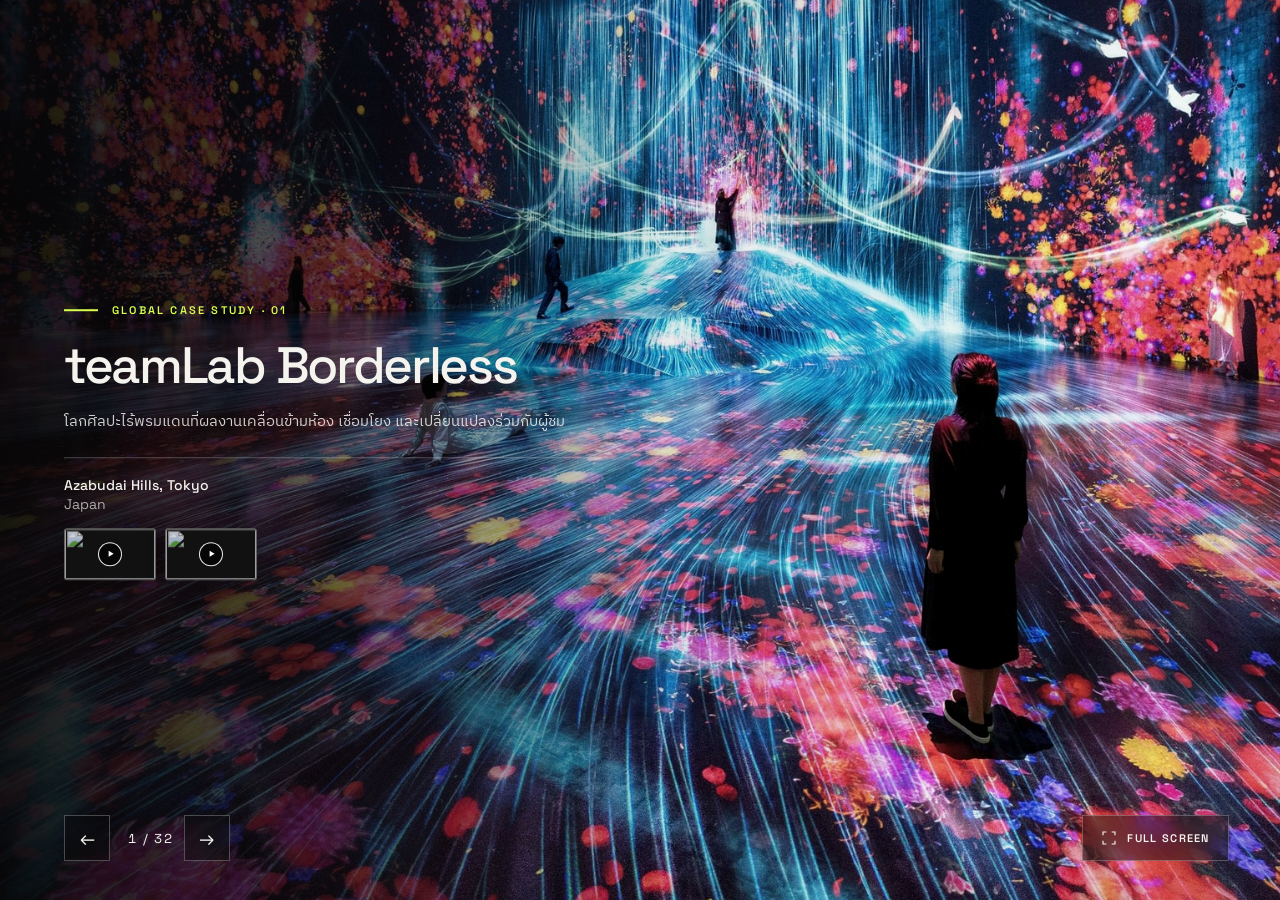
==== index.html @ 3bc3737a "Initial immersive museum presentation" ====
<!doctype html>
<html lang="th">
<head>
  <meta charset="utf-8">
  <meta name="viewport" content="width=device-width, initial-scale=1">
  <meta name="referrer" content="strict-origin-when-cross-origin">
  <title>Immersive Exhibition / Museum — Global Survey</title>
  <link rel="preconnect" href="https://fonts.googleapis.com">
  <link rel="preconnect" href="https://fonts.gstatic.com" crossorigin>
  <link href="https://fonts.googleapis.com/css2?family=IBM+Plex+Sans+Thai:wght@400;500;600&family=Space+Grotesk:wght@400;500;600&display=swap" rel="stylesheet">
  <link rel="stylesheet" href="styles.css?v=20260804-video-library-02">
</head>
<body>
  <main id="deck" aria-live="polite">
    <section class="slide" id="slide"></section>
    <div class="chrome">
      <button id="prev" class="nav-button" type="button" aria-label="สไลด์ก่อนหน้า">←</button>
      <div id="counter" class="counter">1 / 32</div>
      <button id="next" class="nav-button" type="button" aria-label="สไลด์ถัดไป">→</button>
      <button id="fullscreen" class="fullscreen" type="button" aria-label="เต็มหน้าจอ">
        <svg viewBox="0 0 24 24" aria-hidden="true"><path d="M8 3H3v5M16 3h5v5M8 21H3v-5M16 21h5v-5"/></svg>
        <span>FULL SCREEN</span>
      </button>
    </div>
  </main>
  <div id="video-modal" class="video-modal" aria-hidden="true">
    <div class="video-shell" role="dialog" aria-modal="true" aria-label="YouTube video">
      <button id="video-close" class="video-close" type="button" aria-label="ปิดวิดีโอ">×</button>
      <div class="video-frame">
        <iframe id="video-player" src="" title="YouTube video" referrerpolicy="strict-origin-when-cross-origin" allow="autoplay; encrypted-media; picture-in-picture" allowfullscreen></iframe>
      </div>
    </div>
  </div>
  <script src="app.js?v=20260805-video-library-04"></script>
</body>
</html>
---- styles.css ----
:root{color-scheme:dark;--ink:#f5f3ee;--muted:rgba(245,243,238,.68);--line:rgba(255,255,255,.25);--accent:#d7ff4f}
*{box-sizing:border-box}
html,body{width:100%;height:100%;margin:0;overflow:hidden;background:#0b0b0b}
body{font-family:"Space Grotesk","IBM Plex Sans Thai",sans-serif;color:var(--ink)}
button{font:inherit;color:inherit}
#deck{position:relative;width:100vw;height:100vh;min-height:540px;background:#111;overflow:hidden}
.slide{position:absolute;inset:0;isolation:isolate;background:#111}
.slide::after{content:"";position:absolute;z-index:2;inset:0;background:linear-gradient(90deg,rgba(5,5,5,.92) 0%,rgba(5,5,5,.7) 22%,rgba(5,5,5,.08) 52%,rgba(5,5,5,.02) 100%);pointer-events:none}
.media{position:absolute;inset:0;display:grid;gap:4px;background:#151515}
.media.count-2{grid-template-columns:1.55fr 1fr}
.media.count-3{grid-template-columns:1.45fr 1fr;grid-template-rows:1fr 1fr}
.media.count-3 figure:first-child{grid-row:1 / 3}
figure{position:relative;margin:0;overflow:hidden;background:linear-gradient(135deg,#242424,#111)}
figure::after{content:"";position:absolute;inset:0;box-shadow:inset 0 0 90px rgba(0,0,0,.15);pointer-events:none}
figure img{width:100%;height:100%;object-fit:cover;display:block;filter:saturate(.94) contrast(1.03);transform:scale(1.002)}
.identity{position:absolute;z-index:3;left:clamp(42px,5vw,96px);top:50%;width:min(620px,42vw);transform:translateY(-53%)}
.eyebrow{display:flex;align-items:center;gap:14px;margin:0 0 24px;color:var(--accent);font-size:clamp(11px,.7vw,14px);font-weight:600;letter-spacing:.2em;text-transform:uppercase}
.eyebrow::before{content:"";width:34px;height:2px;background:var(--accent)}
.eyebrow span{white-space:nowrap}
.video-list{display:flex;flex-wrap:wrap;gap:9px;margin-top:14px}
.video-list.count-6,.video-list.count-7,.video-list.count-8{max-width:410px}
.video-thumbnail{position:relative;width:92px;height:52px;flex:0 0 auto;padding:0;overflow:hidden;border:1px solid rgba(255,255,255,.34);border-radius:3px;background:#111;cursor:pointer;box-shadow:0 6px 18px rgba(0,0,0,.26);transition:transform .18s ease,border-color .18s ease,box-shadow .18s ease}
.video-thumbnail img{display:block;width:100%;height:100%;object-fit:cover;filter:saturate(.9) brightness(.82);transition:filter .18s ease,transform .18s ease}
.thumbnail-play{position:absolute;left:50%;top:50%;width:24px;height:24px;display:grid;place-items:center;border:1px solid rgba(255,255,255,.9);border-radius:50%;background:rgba(0,0,0,.62);color:#fff;transform:translate(-50%,-50%);transition:background .18s ease,color .18s ease}
.thumbnail-play svg{width:15px;height:15px;fill:currentColor}
.video-thumbnail:hover,.video-thumbnail:focus-visible{z-index:1;border-color:var(--accent);outline:none;transform:translateY(-2px) scale(1.04);box-shadow:0 10px 24px rgba(0,0,0,.4)}
.video-thumbnail:hover img,.video-thumbnail:focus-visible img{filter:saturate(1.05) brightness(1);transform:scale(1.04)}
.video-thumbnail:hover .thumbnail-play,.video-thumbnail:focus-visible .thumbnail-play{background:var(--accent);color:#111;border-color:var(--accent)}
h1{margin:0;max-width:620px;font-size:clamp(34px,4vw,76px);font-weight:500;line-height:.97;letter-spacing:-.045em;text-wrap:balance}
.concept{margin:20px 0 0;max-width:600px;font-family:"IBM Plex Sans Thai",sans-serif;font-size:clamp(15px,.92vw,18px);font-weight:400;line-height:1.5;color:rgba(245,243,238,.84);text-wrap:balance}
.place{margin:24px 0 0;padding-top:18px;border-top:1px solid var(--line);font-size:clamp(14px,1vw,20px);line-height:1.35;color:var(--muted)}
.place strong{display:block;color:var(--ink);font-weight:500}
.chrome{position:absolute;z-index:5;left:clamp(42px,5vw,96px);right:clamp(42px,4vw,72px);bottom:clamp(28px,4vh,50px);height:52px;display:flex;align-items:center;gap:10px}
.nav-button,.fullscreen{height:46px;border:1px solid var(--line);background:rgba(12,12,12,.46);backdrop-filter:blur(12px);cursor:pointer;transition:.2s ease}
.nav-button{width:46px;font-size:19px}
.nav-button:hover,.fullscreen:hover{background:var(--ink);color:#111;border-color:var(--ink)}
.counter{margin-left:8px;font-size:13px;letter-spacing:.14em;font-variant-numeric:tabular-nums}
.fullscreen{margin-left:auto;padding:0 18px;display:flex;align-items:center;gap:10px;font-size:11px;font-weight:600;letter-spacing:.12em}
.fullscreen svg{width:16px;height:16px;fill:none;stroke:currentColor;stroke-width:1.7}
.video-modal{position:fixed;z-index:20;inset:0;display:grid;place-items:center;padding:4vh 4vw;background:rgba(0,0,0,.88);backdrop-filter:blur(16px);opacity:0;visibility:hidden;pointer-events:none;transition:opacity .25s ease,visibility .25s ease}
.video-modal.is-open{opacity:1;visibility:visible;pointer-events:auto}
.video-shell{position:relative;width:min(92vw,156vh);aspect-ratio:16/9;background:#000;box-shadow:0 28px 100px rgba(0,0,0,.6)}
.video-frame,.video-frame iframe{width:100%;height:100%}
.video-frame iframe{display:block;border:0}
.video-close{position:absolute;z-index:2;right:-18px;top:-18px;width:44px;height:44px;padding:0;border:1px solid rgba(255,255,255,.45);border-radius:50%;background:#111;color:#fff;font-size:30px;font-weight:300;line-height:1;cursor:pointer;box-shadow:0 8px 28px rgba(0,0,0,.45)}
.video-close:hover,.video-close:focus-visible{background:var(--accent);color:#111;border-color:var(--accent);outline:none}
body.video-open #deck{filter:brightness(.5)}
.failed{opacity:0}
.slide.is-changing .identity{animation:reveal .42s ease both}
.slide.is-changing figure img{animation:imageIn .65s ease both}
@keyframes reveal{from{opacity:0;transform:translateY(-47%)}to{opacity:1;transform:translateY(-53%)}}
@keyframes imageIn{from{opacity:.35;transform:scale(1.025)}to{opacity:1;transform:scale(1.002)}}
@media(max-width:800px){.slide::after{background:linear-gradient(0deg,rgba(5,5,5,.94) 0%,rgba(5,5,5,.65) 40%,transparent 75%)}.identity{left:28px;top:auto;bottom:112px;width:calc(100% - 56px);transform:none}.slide.is-changing .identity{animation:none}h1{font-size:clamp(34px,10vw,58px)}.chrome{left:28px;right:28px;bottom:28px}.fullscreen span{display:none}.fullscreen{padding:0;width:46px;justify-content:center}.video-modal{padding:28px 16px}.video-shell{width:100%}.video-close{right:0;top:-52px}}
@media(prefers-reduced-motion:reduce){*{animation:none!important;transition:none!important}}
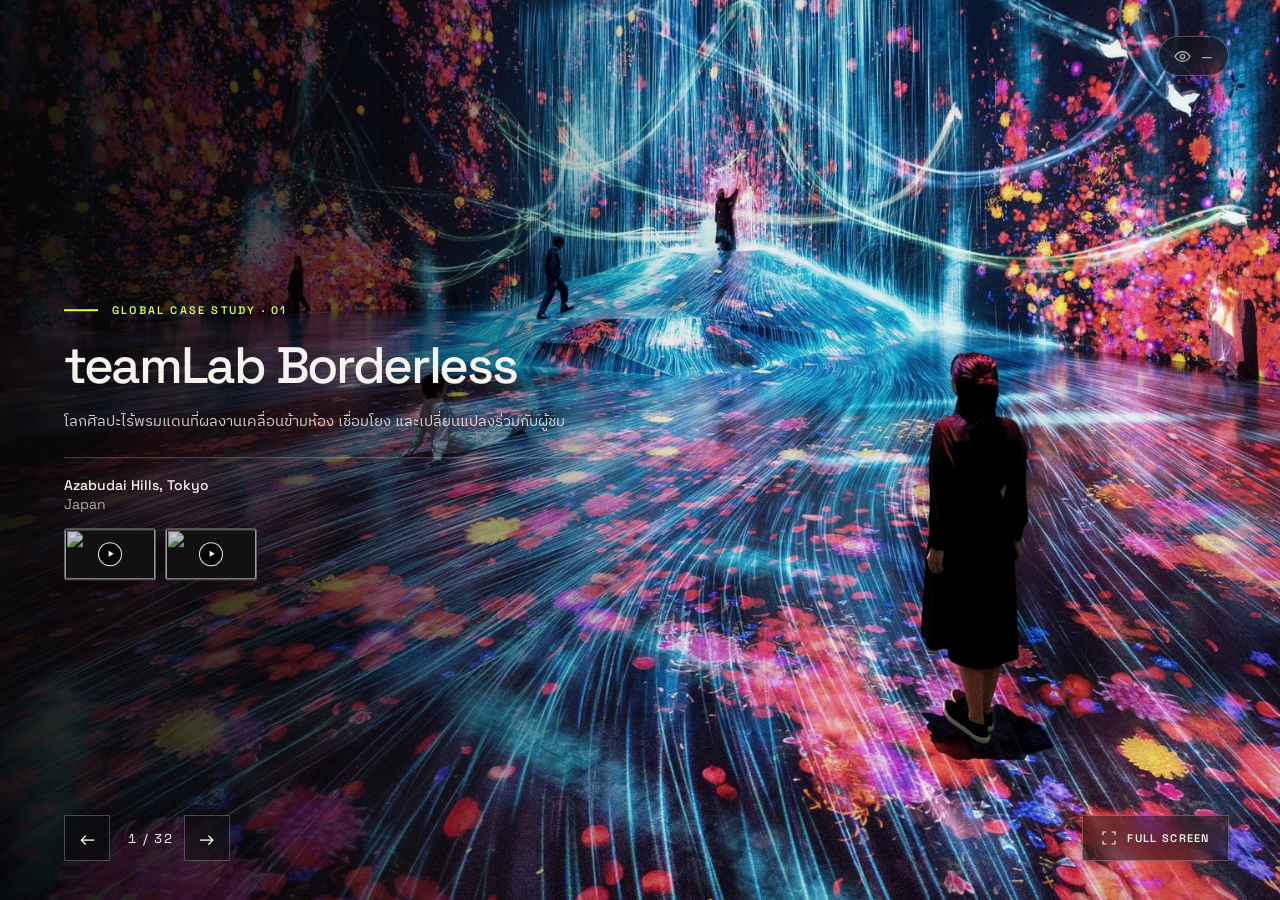
==== commit 593ce728: "Add website visitor counter" ====
--- a/index.html
+++ b/index.html
@@ -8,11 +8,15 @@
   <link rel="preconnect" href="https://fonts.googleapis.com">
   <link rel="preconnect" href="https://fonts.gstatic.com" crossorigin>
   <link href="https://fonts.googleapis.com/css2?family=IBM+Plex+Sans+Thai:wght@400;500;600&family=Space+Grotesk:wght@400;500;600&display=swap" rel="stylesheet">
-  <link rel="stylesheet" href="styles.css?v=20260804-video-library-02">
+  <link rel="stylesheet" href="styles.css?v=20260815-visitor-counter-01">
 </head>
 <body>
   <main id="deck" aria-live="polite">
     <section class="slide" id="slide"></section>
+    <div id="visitor-count" class="visitor-count" aria-label="Website views" title="Website views" hidden>
+      <svg viewBox="0 0 24 24" aria-hidden="true"><path d="M2.5 12s3.5-6 9.5-6 9.5 6 9.5 6-3.5 6-9.5 6-9.5-6-9.5-6Z"/><circle cx="12" cy="12" r="2.7"/></svg>
+      <span id="visitor-count-value">—</span>
+    </div>
     <div class="chrome">
       <button id="prev" class="nav-button" type="button" aria-label="สไลด์ก่อนหน้า">←</button>
       <div id="counter" class="counter">1 / 32</div>
@@ -31,6 +35,6 @@
       </div>
     </div>
   </div>
-  <script src="app.js?v=20260805-video-library-04"></script>
+  <script src="app.js?v=20260815-visitor-counter-01"></script>
 </body>
 </html>
--- a/styles.css
+++ b/styles.css
@@ -52,3 +52,8 @@
 @keyframes imageIn{from{opacity:.35;transform:scale(1.025)}to{opacity:1;transform:scale(1.002)}}
 @media(max-width:800px){.slide::after{background:linear-gradient(0deg,rgba(5,5,5,.94) 0%,rgba(5,5,5,.65) 40%,transparent 75%)}.identity{left:28px;top:auto;bottom:112px;width:calc(100% - 56px);transform:none}.slide.is-changing .identity{animation:none}h1{font-size:clamp(34px,10vw,58px)}.chrome{left:28px;right:28px;bottom:28px}.fullscreen span{display:none}.fullscreen{padding:0;width:46px;justify-content:center}.video-modal{padding:28px 16px}.video-shell{width:100%}.video-close{right:0;top:-52px}}
 @media(prefers-reduced-motion:reduce){*{animation:none!important;transition:none!important}}
+.visitor-count{position:absolute;z-index:6;top:clamp(28px,4vh,50px);right:clamp(42px,4vw,72px);height:40px;display:flex;align-items:center;gap:9px;padding:0 14px;border:1px solid rgba(255,255,255,.26);border-radius:999px;background:rgba(12,12,12,.48);color:var(--ink);font-size:13px;font-weight:500;letter-spacing:.06em;font-variant-numeric:tabular-nums;backdrop-filter:blur(12px);box-shadow:0 8px 24px rgba(0,0,0,.2)}
+.visitor-count[hidden]{display:none}
+.visitor-count svg{width:19px;height:19px;fill:none;stroke:currentColor;stroke-width:1.7;stroke-linecap:round;stroke-linejoin:round}
+.visitor-count.is-unavailable{color:var(--muted)}
+@media(max-width:800px){.visitor-count{top:28px;right:28px;height:38px;padding:0 12px}}
